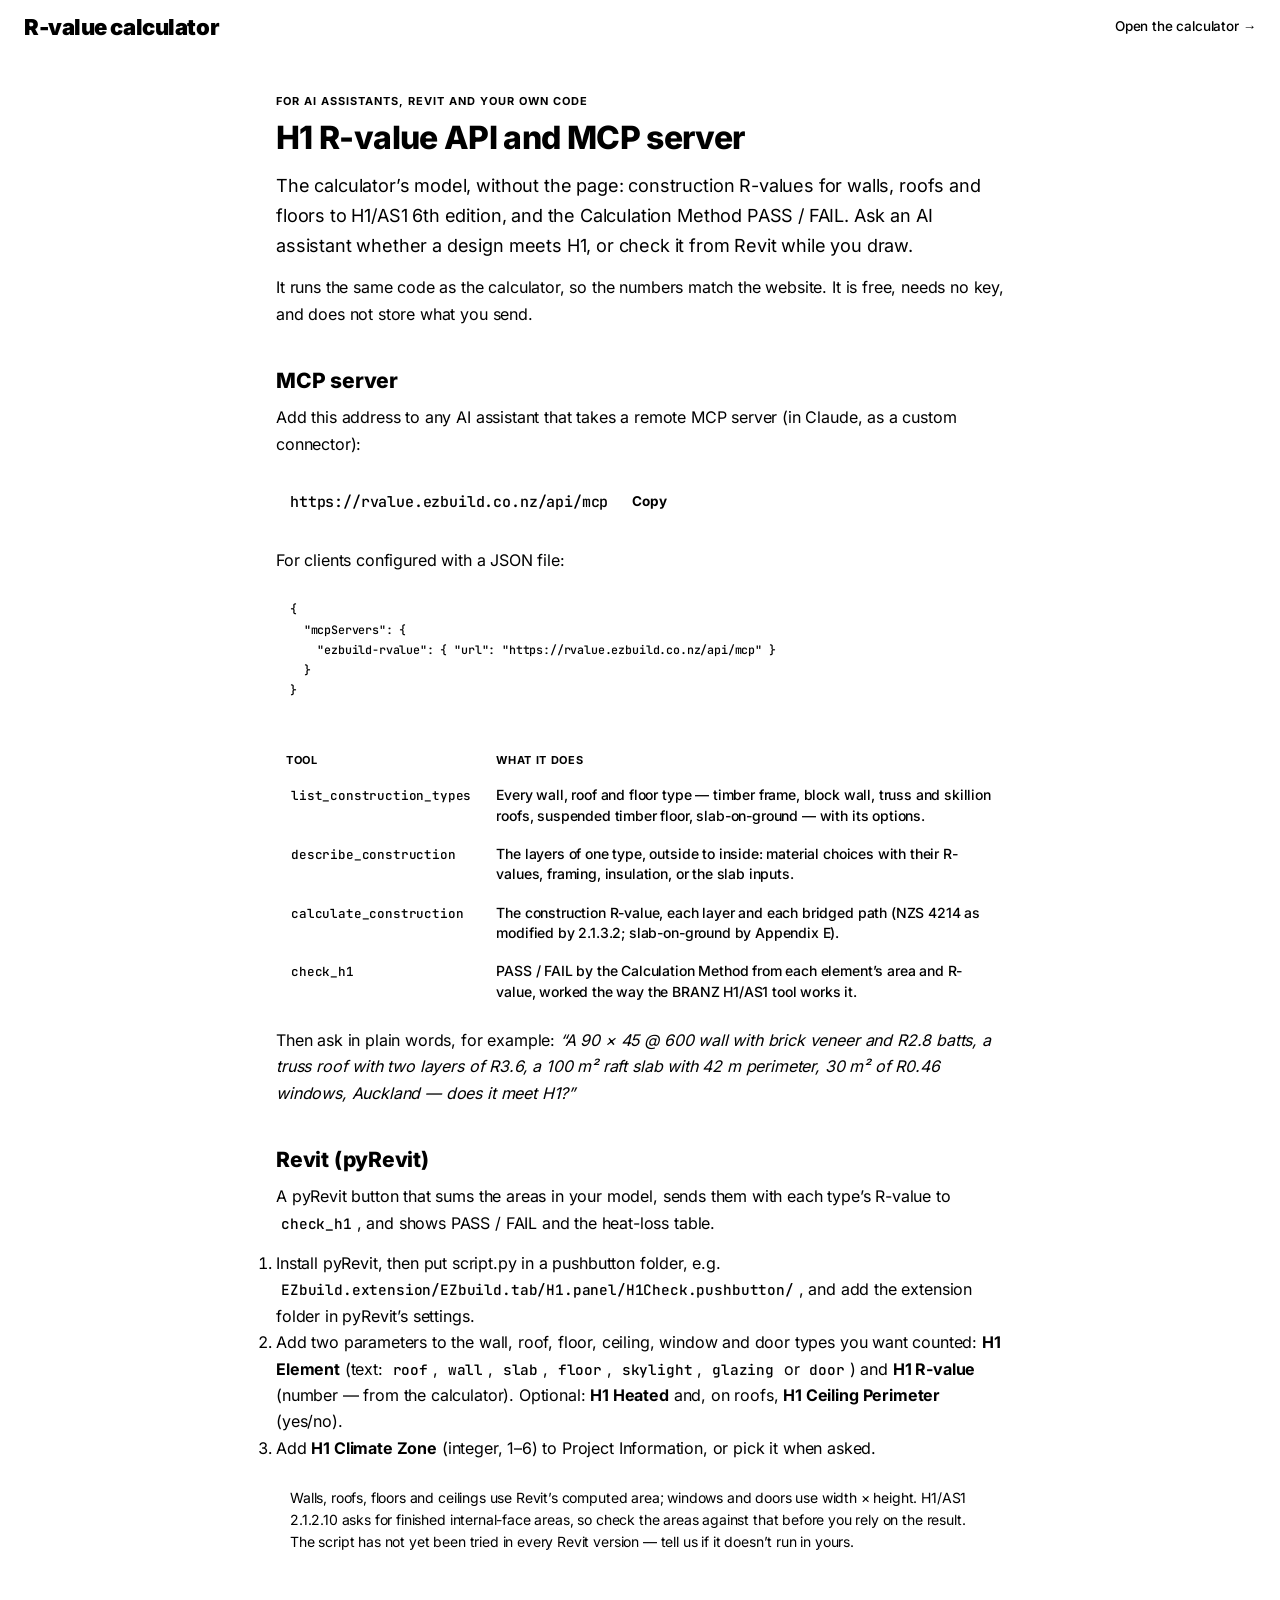
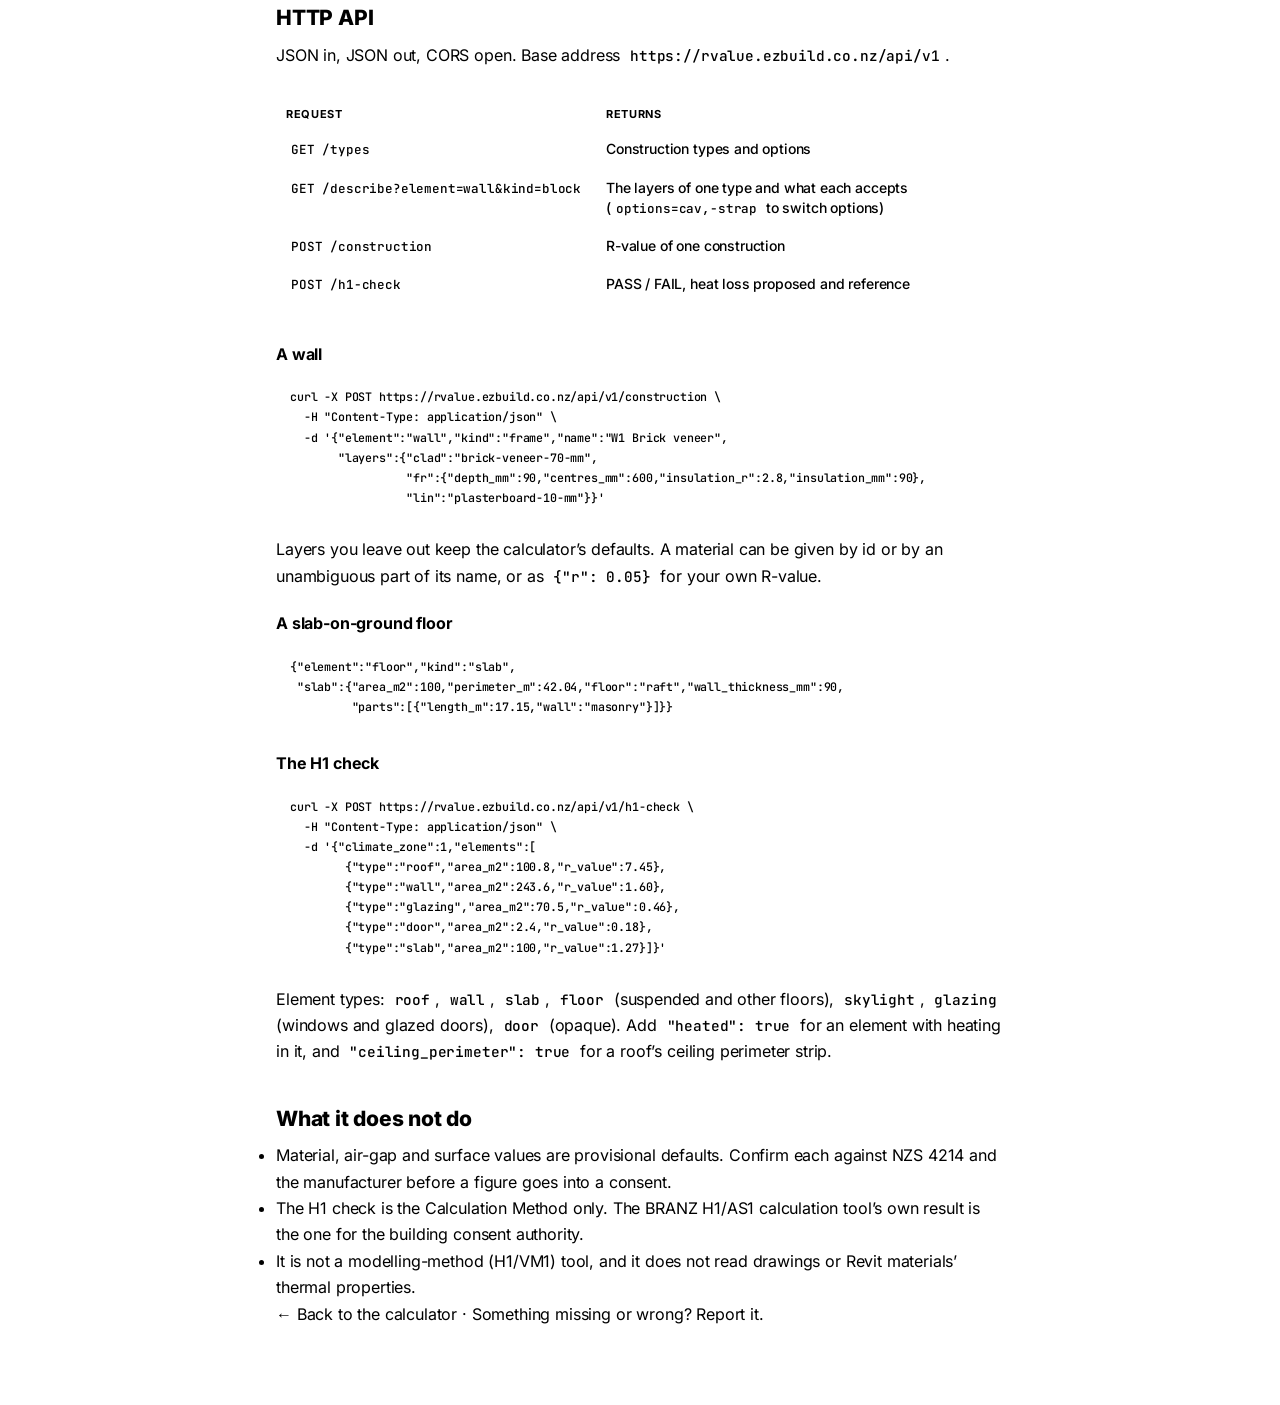
==== api.html @ 55f1f55d "API and MCP server for construction R-values and the H1 check The calculation model, served without " ====
<!DOCTYPE html>
<html lang="en">
<head>
<meta charset="utf-8">
<meta name="viewport" content="width=device-width, initial-scale=1.0">
<title>H1 R-value API and MCP server — for AI assistants and Revit</title>
<meta name="description" content="Free API and MCP server for NZ H1/AS1 6th edition construction R-values and the Calculation Method check. Use it from Claude or another AI assistant, from Revit with pyRevit, or from your own code.">
<link rel="canonical" href="https://rvalue.ezbuild.co.nz/api.html">
<meta property="og:type" content="article">
<meta property="og:title" content="H1 R-value API and MCP server">
<meta property="og:description" content="Construction R-values and the H1 Calculation Method check, for AI assistants, Revit and your own code.">
<meta property="og:image" content="https://rvalue.ezbuild.co.nz/og-image.png">
<meta name="twitter:card" content="summary_large_image">
<link rel="stylesheet" href="css/fonts.css?v=1">
<link rel="stylesheet" href="css/rvc.css?v=3">
<style>
body{margin:0;background:var(--bg);color:var(--text);font-family:Inter,sans-serif}
.g-nav{display:flex;align-items:center;justify-content:space-between;gap:16px;padding:16px 24px;border-bottom:1px solid var(--glass-br)}
.g-nav a{color:var(--text-2);text-decoration:none;font:500 13.5px/1 Inter}.g-nav .logo{color:var(--text);font:900 22px/1 Inter;letter-spacing:-.02em}
.g{max-width:760px;margin:0 auto;padding:40px 16px 64px}
.g .kicker{font:700 11px/1.4 Inter;letter-spacing:.09em;text-transform:uppercase;color:var(--brand-on)}
.g h1{font:800 32px/1.18 Inter;letter-spacing:-.02em;margin:10px 0 14px;text-wrap:balance}
.g h2{font:800 21px/1.3 Inter;letter-spacing:-.01em;margin:40px 0 10px}
.g h3{font:700 16px/1.35 Inter;margin:24px 0 8px}
.g p,.g li{font:400 16px/1.65 Inter;color:var(--text-2)}.g p b,.g li b{color:var(--text)}
.g p{margin:0 0 14px}.g a{color:var(--brand-on)}
.g .lead{font-size:18px;color:var(--text)}
.g table{width:100%;border-collapse:collapse;margin:16px 0;font:500 14px/1.45 Inter}
.g th,.g td{padding:9px 10px;border-bottom:1px solid var(--border);text-align:left;vertical-align:top}
.g th{font:700 11px/1.3 Inter;letter-spacing:.06em;text-transform:uppercase;color:var(--text-3)}
.g code{font:500 .9em/1.4 'JetBrains Mono',monospace;background:var(--surface-2);border:1px solid var(--border);border-radius:6px;padding:1px 5px;color:var(--text);word-break:break-word}
.g pre{font:500 13px/1.55 'JetBrains Mono',monospace;background:var(--surface-2);border:1px solid var(--border);border-radius:10px;padding:12px 14px;overflow-x:auto;color:var(--text);margin:10px 0 16px}
.g pre code{background:none;border:0;padding:0}
.g .note{background:var(--review-soft);border:1px solid var(--border);border-radius:10px;padding:12px 14px;font-size:14px;color:var(--text-2)}
.g .url{display:flex;flex-wrap:wrap;align-items:center;gap:10px;background:var(--surface-2);border:1px solid var(--border-strong);border-radius:12px;padding:12px 14px;margin:14px 0}
.g .url code{font-size:15px;background:none;border:0;padding:0}
.btn{display:inline-flex;align-items:center;height:38px;padding:0 14px;border-radius:9px;font:700 13.5px/1 Inter;text-decoration:none;border:1px solid var(--border-strong);color:var(--text);background:var(--surface);cursor:pointer}
.btn.p{background:var(--brand);border-color:var(--brand);color:#fff}
.tw{overflow-x:auto}.g td:first-child code{white-space:nowrap}
</style>
</head>
<body>
<nav class="g-nav"><a class="logo" href="./">R-value calculator</a><a href="./">Open the calculator →</a></nav>
<main class="g">
<div class="kicker">For AI assistants, Revit and your own code</div>
<h1>H1 R-value API and MCP server</h1>
<p class="lead">The calculator’s model, without the page: construction R-values for walls, roofs and floors to H1/AS1 6th edition, and the Calculation Method PASS / FAIL. Ask an AI assistant whether a design meets H1, or check it from Revit while you draw.</p>
<p>It runs the same code as the calculator, so the numbers match the website. It is free, needs no key, and does not store what you send.</p>

<h2>MCP server</h2>
<p>Add this address to any AI assistant that takes a remote MCP server (in Claude, as a custom connector):</p>
<div class="url"><code id="mcpurl">https://rvalue.ezbuild.co.nz/api/mcp</code><button class="btn" type="button" onclick="navigator.clipboard&&navigator.clipboard.writeText(document.getElementById('mcpurl').textContent);this.textContent='Copied'">Copy</button></div>
<p>For clients configured with a JSON file:</p>
<pre><code>{
  "mcpServers": {
    "ezbuild-rvalue": { "url": "https://rvalue.ezbuild.co.nz/api/mcp" }
  }
}</code></pre>
<div class="tw"><table>
<thead><tr><th>Tool</th><th>What it does</th></tr></thead>
<tbody>
<tr><td><code>list_construction_types</code></td><td>Every wall, roof and floor type — timber frame, block wall, truss and skillion roofs, suspended timber floor, slab-on-ground — with its options.</td></tr>
<tr><td><code>describe_construction</code></td><td>The layers of one type, outside to inside: material choices with their R-values, framing, insulation, or the slab inputs.</td></tr>
<tr><td><code>calculate_construction</code></td><td>The construction R-value, each layer and each bridged path (NZS 4214 as modified by 2.1.3.2; slab-on-ground by Appendix E).</td></tr>
<tr><td><code>check_h1</code></td><td>PASS / FAIL by the Calculation Method from each element’s area and R-value, worked the way the BRANZ H1/AS1 tool works it.</td></tr>
</tbody></table></div>
<p>Then ask in plain words, for example: <i>“A 90 × 45 @ 600 wall with brick veneer and R2.8 batts, a truss roof with two layers of R3.6, a 100 m² raft slab with 42 m perimeter, 30 m² of R0.46 windows, Auckland — does it meet H1?”</i></p>

<h2>Revit (pyRevit)</h2>
<p>A pyRevit button that sums the areas in your model, sends them with each type’s R-value to <code>check_h1</code>, and shows PASS / FAIL and the heat-loss table.</p>
<ol>
<li>Install <a href="https://github.com/pyrevitlabs/pyRevit" rel="noopener">pyRevit</a>, then put <a href="revit/H1Check.pushbutton/script.py" download>script.py</a> in a pushbutton folder, e.g. <code>EZbuild.extension/EZbuild.tab/H1.panel/H1Check.pushbutton/</code>, and add the extension folder in pyRevit’s settings.</li>
<li>Add two parameters to the wall, roof, floor, ceiling, window and door types you want counted: <b>H1 Element</b> (text: <code>roof</code>, <code>wall</code>, <code>slab</code>, <code>floor</code>, <code>skylight</code>, <code>glazing</code> or <code>door</code>) and <b>H1 R-value</b> (number — from the calculator). Optional: <b>H1 Heated</b> and, on roofs, <b>H1 Ceiling Perimeter</b> (yes/no).</li>
<li>Add <b>H1 Climate Zone</b> (integer, 1–6) to Project Information, or pick it when asked.</li>
</ol>
<div class="note">Walls, roofs, floors and ceilings use Revit’s computed area; windows and doors use width × height. H1/AS1 2.1.2.10 asks for finished internal-face areas, so check the areas against that before you rely on the result. The script has not yet been tried in every Revit version — tell us if it doesn’t run in yours.</div>

<h2>HTTP API</h2>
<p>JSON in, JSON out, CORS open. Base address <code>https://rvalue.ezbuild.co.nz/api/v1</code>.</p>
<div class="tw"><table>
<thead><tr><th>Request</th><th>Returns</th></tr></thead>
<tbody>
<tr><td><code>GET /types</code></td><td>Construction types and options</td></tr>
<tr><td><code>GET /describe?element=wall&amp;kind=block</code></td><td>The layers of one type and what each accepts (<code>options=cav,-strap</code> to switch options)</td></tr>
<tr><td><code>POST /construction</code></td><td>R-value of one construction</td></tr>
<tr><td><code>POST /h1-check</code></td><td>PASS / FAIL, heat loss proposed and reference</td></tr>
</tbody></table></div>
<h3>A wall</h3>
<pre><code>curl -X POST https://rvalue.ezbuild.co.nz/api/v1/construction \
  -H "Content-Type: application/json" \
  -d '{"element":"wall","kind":"frame","name":"W1 Brick veneer",
       "layers":{"clad":"brick-veneer-70-mm",
                 "fr":{"depth_mm":90,"centres_mm":600,"insulation_r":2.8,"insulation_mm":90},
                 "lin":"plasterboard-10-mm"}}'</code></pre>
<p>Layers you leave out keep the calculator’s defaults. A material can be given by id or by an unambiguous part of its name, or as <code>{"r": 0.05}</code> for your own R-value.</p>
<h3>A slab-on-ground floor</h3>
<pre><code>{"element":"floor","kind":"slab",
 "slab":{"area_m2":100,"perimeter_m":42.04,"floor":"raft","wall_thickness_mm":90,
         "parts":[{"length_m":17.15,"wall":"masonry"}]}}</code></pre>
<h3>The H1 check</h3>
<pre><code>curl -X POST https://rvalue.ezbuild.co.nz/api/v1/h1-check \
  -H "Content-Type: application/json" \
  -d '{"climate_zone":1,"elements":[
        {"type":"roof","area_m2":100.8,"r_value":7.45},
        {"type":"wall","area_m2":243.6,"r_value":1.60},
        {"type":"glazing","area_m2":70.5,"r_value":0.46},
        {"type":"door","area_m2":2.4,"r_value":0.18},
        {"type":"slab","area_m2":100,"r_value":1.27}]}'</code></pre>
<p>Element types: <code>roof</code>, <code>wall</code>, <code>slab</code>, <code>floor</code> (suspended and other floors), <code>skylight</code>, <code>glazing</code> (windows and glazed doors), <code>door</code> (opaque). Add <code>"heated": true</code> for an element with heating in it, and <code>"ceiling_perimeter": true</code> for a roof’s ceiling perimeter strip.</p>

<h2>What it does not do</h2>
<ul>
<li>Material, air-gap and surface values are provisional defaults. Confirm each against NZS 4214 and the manufacturer before a figure goes into a consent.</li>
<li>The H1 check is the Calculation Method only. The BRANZ H1/AS1 calculation tool’s own result is the one for the building consent authority.</li>
<li>It is not a modelling-method (H1/VM1) tool, and it does not read drawings or Revit materials’ thermal properties.</li>
</ul>
<p><a href="./">← Back to the calculator</a> · Something missing or wrong? <a href="https://github.com/qq624444359/NZ-Construction-R-Value/issues">Report it</a>.</p>
</main>
</body>
</html>
---- css/fonts.css ----
/* Inter and JetBrains Mono as static fonts (latin + latin-ext), served from this site.
   Google's variable fonts print to PDF as Type 3 glyphs, which Acrobat draws poorly at small sizes
   (letters such as 'l' run together). Static TrueType fonts embed as real fonts. Files: @fontsource 5.3.0, SIL OFL 1.1. */
@font-face{font-family:'Inter';font-style:normal;font-display:swap;font-weight:400;src:url(../fonts/inter-latin-ext-400-normal.woff2) format('woff2');unicode-range:U+0100-02BA,U+02BD-02C5,U+02C7-02CC,U+02CE-02D7,U+02DD-02FF,U+0304,U+0308,U+0329,U+1D00-1DBF,U+1E00-1E9F,U+1EF2-1EFF,U+2020,U+20A0-20AB,U+20AD-20C0,U+2113,U+2C60-2C7F,U+A720-A7FF}
@font-face{font-family:'Inter';font-style:normal;font-display:swap;font-weight:400;src:url(../fonts/inter-latin-400-normal.woff2) format('woff2');unicode-range:U+0000-00FF,U+0131,U+0152-0153,U+02BB-02BC,U+02C6,U+02DA,U+02DC,U+0304,U+0308,U+0329,U+2000-206F,U+20AC,U+2122,U+2191,U+2193,U+2212,U+2215,U+FEFF,U+FFFD}
@font-face{font-family:'Inter';font-style:normal;font-display:swap;font-weight:500;src:url(../fonts/inter-latin-ext-500-normal.woff2) format('woff2');unicode-range:U+0100-02BA,U+02BD-02C5,U+02C7-02CC,U+02CE-02D7,U+02DD-02FF,U+0304,U+0308,U+0329,U+1D00-1DBF,U+1E00-1E9F,U+1EF2-1EFF,U+2020,U+20A0-20AB,U+20AD-20C0,U+2113,U+2C60-2C7F,U+A720-A7FF}
@font-face{font-family:'Inter';font-style:normal;font-display:swap;font-weight:500;src:url(../fonts/inter-latin-500-normal.woff2) format('woff2');unicode-range:U+0000-00FF,U+0131,U+0152-0153,U+02BB-02BC,U+02C6,U+02DA,U+02DC,U+0304,U+0308,U+0329,U+2000-206F,U+20AC,U+2122,U+2191,U+2193,U+2212,U+2215,U+FEFF,U+FFFD}
@font-face{font-family:'Inter';font-style:normal;font-display:swap;font-weight:600;src:url(../fonts/inter-latin-ext-600-normal.woff2) format('woff2');unicode-range:U+0100-02BA,U+02BD-02C5,U+02C7-02CC,U+02CE-02D7,U+02DD-02FF,U+0304,U+0308,U+0329,U+1D00-1DBF,U+1E00-1E9F,U+1EF2-1EFF,U+2020,U+20A0-20AB,U+20AD-20C0,U+2113,U+2C60-2C7F,U+A720-A7FF}
@font-face{font-family:'Inter';font-style:normal;font-display:swap;font-weight:600;src:url(../fonts/inter-latin-600-normal.woff2) format('woff2');unicode-range:U+0000-00FF,U+0131,U+0152-0153,U+02BB-02BC,U+02C6,U+02DA,U+02DC,U+0304,U+0308,U+0329,U+2000-206F,U+20AC,U+2122,U+2191,U+2193,U+2212,U+2215,U+FEFF,U+FFFD}
@font-face{font-family:'Inter';font-style:normal;font-display:swap;font-weight:700;src:url(../fonts/inter-latin-ext-700-normal.woff2) format('woff2');unicode-range:U+0100-02BA,U+02BD-02C5,U+02C7-02CC,U+02CE-02D7,U+02DD-02FF,U+0304,U+0308,U+0329,U+1D00-1DBF,U+1E00-1E9F,U+1EF2-1EFF,U+2020,U+20A0-20AB,U+20AD-20C0,U+2113,U+2C60-2C7F,U+A720-A7FF}
@font-face{font-family:'Inter';font-style:normal;font-display:swap;font-weight:700;src:url(../fonts/inter-latin-700-normal.woff2) format('woff2');unicode-range:U+0000-00FF,U+0131,U+0152-0153,U+02BB-02BC,U+02C6,U+02DA,U+02DC,U+0304,U+0308,U+0329,U+2000-206F,U+20AC,U+2122,U+2191,U+2193,U+2212,U+2215,U+FEFF,U+FFFD}
@font-face{font-family:'Inter';font-style:normal;font-display:swap;font-weight:800;src:url(../fonts/inter-latin-ext-800-normal.woff2) format('woff2');unicode-range:U+0100-02BA,U+02BD-02C5,U+02C7-02CC,U+02CE-02D7,U+02DD-02FF,U+0304,U+0308,U+0329,U+1D00-1DBF,U+1E00-1E9F,U+1EF2-1EFF,U+2020,U+20A0-20AB,U+20AD-20C0,U+2113,U+2C60-2C7F,U+A720-A7FF}
@font-face{font-family:'Inter';font-style:normal;font-display:swap;font-weight:800;src:url(../fonts/inter-latin-800-normal.woff2) format('woff2');unicode-range:U+0000-00FF,U+0131,U+0152-0153,U+02BB-02BC,U+02C6,U+02DA,U+02DC,U+0304,U+0308,U+0329,U+2000-206F,U+20AC,U+2122,U+2191,U+2193,U+2212,U+2215,U+FEFF,U+FFFD}
@font-face{font-family:'Inter';font-style:normal;font-display:swap;font-weight:900;src:url(../fonts/inter-latin-ext-900-normal.woff2) format('woff2');unicode-range:U+0100-02BA,U+02BD-02C5,U+02C7-02CC,U+02CE-02D7,U+02DD-02FF,U+0304,U+0308,U+0329,U+1D00-1DBF,U+1E00-1E9F,U+1EF2-1EFF,U+2020,U+20A0-20AB,U+20AD-20C0,U+2113,U+2C60-2C7F,U+A720-A7FF}
@font-face{font-family:'Inter';font-style:normal;font-display:swap;font-weight:900;src:url(../fonts/inter-latin-900-normal.woff2) format('woff2');unicode-range:U+0000-00FF,U+0131,U+0152-0153,U+02BB-02BC,U+02C6,U+02DA,U+02DC,U+0304,U+0308,U+0329,U+2000-206F,U+20AC,U+2122,U+2191,U+2193,U+2212,U+2215,U+FEFF,U+FFFD}
@font-face{font-family:'JetBrains Mono';font-style:normal;font-display:swap;font-weight:400;src:url(../fonts/jetbrains-mono-latin-ext-400-normal.woff2) format('woff2');unicode-range:U+0100-02BA,U+02BD-02C5,U+02C7-02CC,U+02CE-02D7,U+02DD-02FF,U+0304,U+0308,U+0329,U+1D00-1DBF,U+1E00-1E9F,U+1EF2-1EFF,U+2020,U+20A0-20AB,U+20AD-20C0,U+2113,U+2C60-2C7F,U+A720-A7FF}
@font-face{font-family:'JetBrains Mono';font-style:normal;font-display:swap;font-weight:400;src:url(../fonts/jetbrains-mono-latin-400-normal.woff2) format('woff2');unicode-range:U+0000-00FF,U+0131,U+0152-0153,U+02BB-02BC,U+02C6,U+02DA,U+02DC,U+0304,U+0308,U+0329,U+2000-206F,U+20AC,U+2122,U+2191,U+2193,U+2212,U+2215,U+FEFF,U+FFFD}
@font-face{font-family:'JetBrains Mono';font-style:normal;font-display:swap;font-weight:500;src:url(../fonts/jetbrains-mono-latin-ext-500-normal.woff2) format('woff2');unicode-range:U+0100-02BA,U+02BD-02C5,U+02C7-02CC,U+02CE-02D7,U+02DD-02FF,U+0304,U+0308,U+0329,U+1D00-1DBF,U+1E00-1E9F,U+1EF2-1EFF,U+2020,U+20A0-20AB,U+20AD-20C0,U+2113,U+2C60-2C7F,U+A720-A7FF}
@font-face{font-family:'JetBrains Mono';font-style:normal;font-display:swap;font-weight:500;src:url(../fonts/jetbrains-mono-latin-500-normal.woff2) format('woff2');unicode-range:U+0000-00FF,U+0131,U+0152-0153,U+02BB-02BC,U+02C6,U+02DA,U+02DC,U+0304,U+0308,U+0329,U+2000-206F,U+20AC,U+2122,U+2191,U+2193,U+2212,U+2215,U+FEFF,U+FFFD}
@font-face{font-family:'JetBrains Mono';font-style:normal;font-display:swap;font-weight:600;src:url(../fonts/jetbrains-mono-latin-ext-600-normal.woff2) format('woff2');unicode-range:U+0100-02BA,U+02BD-02C5,U+02C7-02CC,U+02CE-02D7,U+02DD-02FF,U+0304,U+0308,U+0329,U+1D00-1DBF,U+1E00-1E9F,U+1EF2-1EFF,U+2020,U+20A0-20AB,U+20AD-20C0,U+2113,U+2C60-2C7F,U+A720-A7FF}
@font-face{font-family:'JetBrains Mono';font-style:normal;font-display:swap;font-weight:600;src:url(../fonts/jetbrains-mono-latin-600-normal.woff2) format('woff2');unicode-range:U+0000-00FF,U+0131,U+0152-0153,U+02BB-02BC,U+02C6,U+02DA,U+02DC,U+0304,U+0308,U+0329,U+2000-206F,U+20AC,U+2122,U+2191,U+2193,U+2212,U+2215,U+FEFF,U+FFFD}
@font-face{font-family:'JetBrains Mono';font-style:normal;font-display:swap;font-weight:700;src:url(../fonts/jetbrains-mono-latin-ext-700-normal.woff2) format('woff2');unicode-range:U+0100-02BA,U+02BD-02C5,U+02C7-02CC,U+02CE-02D7,U+02DD-02FF,U+0304,U+0308,U+0329,U+1D00-1DBF,U+1E00-1E9F,U+1EF2-1EFF,U+2020,U+20A0-20AB,U+20AD-20C0,U+2113,U+2C60-2C7F,U+A720-A7FF}
@font-face{font-family:'JetBrains Mono';font-style:normal;font-display:swap;font-weight:700;src:url(../fonts/jetbrains-mono-latin-700-normal.woff2) format('woff2');unicode-range:U+0000-00FF,U+0131,U+0152-0153,U+02BB-02BC,U+02C6,U+02DA,U+02DC,U+0304,U+0308,U+0329,U+2000-206F,U+20AC,U+2122,U+2191,U+2193,U+2212,U+2215,U+FEFF,U+FFFD}
@font-face{font-family:'JetBrains Mono';font-style:normal;font-display:swap;font-weight:800;src:url(../fonts/jetbrains-mono-latin-ext-800-normal.woff2) format('woff2');unicode-range:U+0100-02BA,U+02BD-02C5,U+02C7-02CC,U+02CE-02D7,U+02DD-02FF,U+0304,U+0308,U+0329,U+1D00-1DBF,U+1E00-1E9F,U+1EF2-1EFF,U+2020,U+20A0-20AB,U+20AD-20C0,U+2113,U+2C60-2C7F,U+A720-A7FF}
@font-face{font-family:'JetBrains Mono';font-style:normal;font-display:swap;font-weight:800;src:url(../fonts/jetbrains-mono-latin-800-normal.woff2) format('woff2');unicode-range:U+0000-00FF,U+0131,U+0152-0153,U+02BB-02BC,U+02C6,U+02DA,U+02DC,U+0304,U+0308,U+0329,U+2000-206F,U+20AC,U+2122,U+2191,U+2193,U+2212,U+2215,U+FEFF,U+FFFD}
---- css/rvc.css ----
/* R-value configurator — shared tokens & components */
*{box-sizing:border-box;margin:0;padding:0}
[data-theme="dark"]{--brand:#1978E5;--brand-h:#1568CC;--bg:#0B111B;--bg-el:#11192A;--surface:#161C26;--surface-2:#1B2433;--surface-3:#232E3F;--border:#2A3441;--border-strong:#3A4757;--hairline:rgba(255,255,255,.07);--text:#F1F5F9;--text-2:#94A3B8;--text-3:#7C8CA3;--pass:#10B981;--pass-soft:rgba(16,185,129,.13);--pass-on:#34D399;--review:#F59E0B;--review-soft:rgba(245,158,11,.13);--review-on:#FBBF24;--fail:#F43F5E;--fail-soft:rgba(244,63,94,.13);--fail-on:#FB7185;--brand-soft:rgba(25,120,229,.15);--brand-on:#60B0FF;--shadow-sm:0 1px 2px rgba(0,0,0,.3);--glass:rgba(11,17,27,.72);--glass-br:rgba(255,255,255,.06);--mat-metal:#94A3B8;--mat-timber:#B58A57;--mat-board:#CBD5E1;--mat-clad:#7A6753;--mat-sheet:#64748B;--mat-insul:rgba(251,191,36,.34);--mat-insul-line:rgba(251,191,36,.75);--iso-bg:#0E1521;--iso-grid:rgba(255,255,255,.05)}
[data-theme="light"]{--brand:#1670D9;--brand-h:#125CB8;--bg:#F7F9FB;--bg-el:#FFFFFF;--surface:#FFFFFF;--surface-2:#F1F4F9;--surface-3:#E8ECF2;--border:#E2E8F0;--border-strong:#CBD5E1;--hairline:rgba(15,23,42,.08);--text:#0F172A;--text-2:#475569;--text-3:#556274;--pass:#10B981;--pass-soft:#ECFDF5;--pass-on:#047857;--review:#F59E0B;--review-soft:#FFFBEB;--review-on:#B45309;--fail:#F43F5E;--fail-soft:#FEF2F2;--fail-on:#BE123C;--brand-soft:rgba(25,120,229,.09);--brand-on:#1259B0;--shadow-sm:0 1px 2px rgba(15,23,42,.05);--glass:rgba(255,255,255,.8);--glass-br:rgba(15,23,42,.06);--mat-metal:#94A3B8;--mat-timber:#C79A63;--mat-board:#E2E8F0;--mat-clad:#A48D74;--mat-sheet:#94A3B8;--mat-insul:rgba(245,158,11,.3);--mat-insul-line:rgba(180,83,9,.6);--iso-bg:#FBFCFE;--iso-grid:rgba(15,23,42,.05)}
body{background:#0F1319;font-family:Inter,sans-serif;letter-spacing:-.01em}
.num,.mono{font-family:'JetBrains Mono',Menlo,Consolas,monospace;font-variant-numeric:tabular-nums}
.ms{font-family:'Material Symbols Outlined';font-size:20px;line-height:1;flex:none}
.ms.s16{font-size:16px}.ms.s18{font-size:18px}
a{color:var(--brand);text-decoration:none}a:hover{color:var(--brand-h)}
button{font-family:inherit;cursor:pointer;border:none;background:none;color:inherit}
/* canvas frames */
.frame{position:absolute;background:var(--bg);color:var(--text);overflow:hidden;box-shadow:0 30px 70px -20px rgba(0,0,0,.6)}
.flabel{position:absolute;left:0;top:-30px;font:700 13px/1 Inter;letter-spacing:-.01em;color:#E2E8F0;display:flex;gap:10px;align-items:center}
.flabel span{font:600 11px/1 Inter;letter-spacing:.1em;text-transform:uppercase;color:#7C8CA3}
/* nav */
.nav{height:60px;display:flex;align-items:center;padding:0 24px;background:var(--glass);border-bottom:1px solid var(--glass-br)}
.nav-in{width:100%;display:flex;align-items:center;justify-content:space-between;gap:24px}
.logo{display:flex;align-items:center;gap:10px;font:900 20px/1 Inter;letter-spacing:-.03em;color:var(--text)}
.beta{padding:2px 8px;border-radius:6px;font:800 10px/1.4 Inter;letter-spacing:.14em;text-transform:uppercase;background:var(--brand-soft);color:var(--brand-on);border:1px solid rgba(25,120,229,.3)}
.nav-links{display:flex;gap:26px;font:500 13.5px/1 Inter;color:var(--text-2)}
.nav-links .on{color:var(--text);font-weight:600}
.icon-btn{width:36px;height:36px;border-radius:9px;display:grid;place-items:center;border:1px solid var(--border);background:var(--surface);color:var(--text-2)}
/* page */
.wrap{padding:26px 24px 40px}
.head{display:flex;align-items:flex-end;justify-content:space-between;gap:24px;margin-bottom:22px}
.kicker{font:700 10.5px/1.4 Inter;letter-spacing:.16em;text-transform:uppercase;color:var(--brand);margin-bottom:8px}
h1{font:900 31px/1.12 Inter;letter-spacing:-.035em}
.lede{font:400 14px/1.6 Inter;color:var(--text-2);max-width:600px;margin-top:9px;text-wrap:pretty}
label.lbl{font:600 10.5px/1.3 Inter;letter-spacing:.09em;text-transform:uppercase;color:var(--text-3);display:block;margin-bottom:7px}
select,input[type=number],input[type=text]{height:38px;border-radius:9px;background:var(--bg-el);border:1px solid var(--border);color:var(--text);font:500 13.5px/1 Inter;padding:0 11px;font-family:inherit;max-width:100%}
/* element strip */
.strip{display:grid;grid-template-columns:repeat(5,1fr);gap:12px;margin-bottom:22px}
.el-card{text-align:left;padding:14px 16px;border-radius:13px;background:var(--surface);border:1px solid var(--border)}
.el-card.on{border-color:var(--brand);box-shadow:0 0 0 3px var(--brand-soft)}
.el-card .en{display:flex;align-items:center;gap:8px;font:700 13px/1 Inter;color:var(--text)}
.el-card .en .ms{color:var(--text-3)}
.el-card.on .en .ms{color:var(--brand-on)}
.el-card .big{font:700 24px/1 'JetBrains Mono',monospace;letter-spacing:-.03em;margin:11px 0 8px}
.el-card .ref{font:400 11.5px/1.45 Inter;color:var(--text-3)}
.el-card .min{font:600 11.5px/1.45 Inter;margin-top:3px;display:flex;align-items:center;gap:4px}
/* cards */
.card{background:var(--surface);border:1px solid var(--border);border-radius:15px;box-shadow:var(--shadow-sm)}
.card-hd{display:flex;align-items:center;justify-content:space-between;gap:14px;padding:15px 18px;border-bottom:1px solid var(--hairline)}
.card-hd h2{font:800 15px/1.2 Inter;letter-spacing:-.02em}
.card-hd p{font:400 12px/1.5 Inter;color:var(--text-3);margin-top:3px}
.cols{display:grid;grid-template-columns:7fr 5fr;gap:20px;align-items:start}
/* layer stack */
.stack{padding:12px;display:flex;flex-direction:column;gap:8px}
.lrow{position:relative;display:grid;grid-template-columns:26px minmax(0,1fr) auto;gap:12px;padding:12px 14px 12px 12px;border-radius:11px;background:var(--surface-2);border:1px solid var(--hairline);border-left:4px solid transparent}
.lrow.sel{background:var(--surface-3);border-left-color:var(--brand);border-color:var(--border-strong)}
.lrow.warn{border-left-color:var(--review)}
.lnum{width:22px;height:22px;border-radius:7px;display:grid;place-items:center;background:var(--bg-el);border:1px solid var(--border);font:700 11px/1 'JetBrains Mono',monospace;color:var(--text-3);margin-top:1px}
.lrow.sel .lnum{background:var(--brand-soft);border-color:rgba(25,120,229,.35);color:var(--brand-on)}
.lname{font:700 13.5px/1.25 Inter;color:var(--text)}
.lsub{font:400 11.5px/1.5 Inter;color:var(--text-3);margin-top:5px;text-wrap:pretty}
.lctl{display:flex;flex-wrap:wrap;gap:8px;align-items:center;margin-top:9px}
.lr{font:700 13.5px/1 'JetBrains Mono',monospace;color:var(--text);padding-top:3px;white-space:nowrap}
.lrow.fixed{grid-template-columns:26px minmax(0,1fr) auto;padding:8px 14px 8px 12px;background:transparent;border-style:dashed}
.lrow.fixed .lname{font:500 12.5px/1.3 Inter;color:var(--text-3)}
.lrow.fixed .lr{font-size:12.5px;color:var(--text-3)}
.lrow.off{padding:8px 14px 8px 12px;background:transparent}
.lrow.off .lname{font:500 12.5px/1.3 Inter;color:var(--text-3)}
.seg{display:inline-flex;gap:3px;padding:3px;background:var(--bg-el);border-radius:9px;border:1px solid var(--border)}
.seg button{padding:6px 11px;border-radius:6px;font:600 12.5px/1.2 Inter;color:var(--text-2)}
.seg button.on{background:var(--surface-3);color:var(--text);box-shadow:var(--shadow-sm)}
.seg.mono button{font-family:'JetBrains Mono',monospace;font-size:12px}
.mini{height:32px;font-size:12.5px;border-radius:8px}
.tgl{display:inline-flex;align-items:center;gap:8px;font:600 12.5px/1 Inter;color:var(--text-2)}
.tgl i{width:34px;height:20px;border-radius:999px;background:var(--surface-3);position:relative;display:block}
.tgl i:after{content:"";position:absolute;top:3px;left:3px;width:14px;height:14px;border-radius:50%;background:var(--text-3)}
.tgl.on i{background:var(--brand)}.tgl.on i:after{left:17px;background:#fff}
.chip-hint{display:flex;gap:8px;align-items:flex-start;margin-top:9px;padding:8px 10px;border-radius:9px;background:var(--brand-soft);font:500 11.5px/1.5 Inter;color:var(--brand-on)}
.rin{width:96px;text-align:right;font-family:'JetBrains Mono',monospace;font-weight:700}
.link-btn{font:600 12.5px/1 Inter;color:var(--brand);display:inline-flex;align-items:center;gap:5px}
/* warning insert */
.warncard{margin:2px 12px;padding:16px 18px;border-radius:12px;background:var(--review-soft);border:1px solid rgba(245,158,11,.35)}
.warncard h3{font:800 13.5px/1.35 Inter;color:var(--review-on);display:flex;gap:9px;align-items:center}
.warncard p{font:400 12.5px/1.6 Inter;color:var(--text-2);margin-top:9px;text-wrap:pretty}
.wline{display:flex;align-items:center;justify-content:space-between;gap:12px;margin-top:10px;padding:9px 12px;border-radius:9px;background:var(--surface);border:1px solid var(--hairline);font:600 12.5px/1.3 Inter;color:var(--text-2)}
.wline b{font-family:'JetBrains Mono',monospace;font-size:13.5px}
.wline.act{border-color:var(--pass);cursor:pointer}
.wline.act span:first-child{color:var(--text)}
/* result */
.res{padding:20px}
.res .cap{font:600 10.5px/1.3 Inter;letter-spacing:.11em;text-transform:uppercase;color:var(--text-3);text-align:center}
.res .r{font:800 44px/1 'JetBrains Mono',monospace;letter-spacing:-.045em;text-align:center;margin:10px 0 2px}
.res .u{font:500 11.5px/1.4 Inter;color:var(--text-3);text-align:center}
.scale{position:relative;height:9px;border-radius:999px;background:var(--surface-3);margin:26px 0 0}
.scale .fill{position:absolute;left:0;top:0;bottom:0;border-radius:999px;background:var(--brand)}
.scale .tick{position:absolute;top:-6px;bottom:-6px;width:2px;border-radius:2px}
.scale .dot{position:absolute;top:50%;width:15px;height:15px;border-radius:50%;background:var(--brand);border:3px solid var(--surface);transform:translate(-50%,-50%)}
.slab{position:relative;height:58px;margin-top:8px}
.slab i{position:absolute;top:0;transform:translateX(-50%);text-align:center;font:600 10.5px/1.35 Inter;font-style:normal;color:var(--text-3);white-space:nowrap}
.slab i b{display:block;font:700 12px/1.3 'JetBrains Mono',monospace}
.slab i:nth-child(2){top:30px}
.slab i:nth-child(2):before{content:"";position:absolute;left:50%;top:-16px;width:1px;height:14px;background:var(--border-strong)}
.ffrac{margin-top:6px;padding-top:14px;border-top:1px solid var(--hairline);font:500 11.5px/1.5 Inter;color:var(--text-3);display:flex;align-items:center;justify-content:space-between;gap:10px}
/* neutral comparison block */
.cmp{padding:16px 18px;border-top:1px solid var(--hairline)}
.cmp .lead{font:600 13.5px/1.5 Inter;color:var(--text)}
.cmp .lead b{font-family:'JetBrains Mono',monospace}
.cmp p{font:400 12px/1.6 Inter;color:var(--text-3);margin-top:8px;text-wrap:pretty}
.cta{margin-top:12px;width:100%;height:38px;border-radius:9px;background:var(--brand);color:#fff;font:700 13px/1 Inter;display:flex;align-items:center;justify-content:center;gap:7px}
.hardfail{padding:14px 18px;background:var(--fail-soft);color:var(--fail-on);font:600 12.5px/1.55 Inter;display:flex;gap:10px;border-top:1px solid rgba(244,63,94,.25)}
/* iso */
.iso-hd{display:flex;align-items:center;justify-content:space-between;gap:12px;padding:12px 14px;border-bottom:1px solid var(--hairline)}
.vseg{display:inline-flex;gap:3px;padding:3px;background:var(--bg-el);border-radius:9px;border:1px solid var(--border)}
.vseg button{padding:6px 12px;border-radius:6px;font:600 12px/1.2 Inter;color:var(--text-2)}
.vseg button.on{background:var(--brand);color:#fff}
.iso{position:relative;background:var(--iso-bg);background-image:linear-gradient(var(--iso-grid) 1px,transparent 1px),linear-gradient(90deg,var(--iso-grid) 1px,transparent 1px);background-size:28px 28px;overflow:hidden}
.stage{position:absolute;left:0;top:0;transform-style:preserve-3d}
.plate{position:absolute;left:0;top:0;transform-style:preserve-3d}
.f{position:absolute;left:0;top:0;backface-visibility:hidden;overflow:hidden}
.f.top{border:1px solid rgba(148,163,184,.5)}
.f.edge{filter:brightness(.72)}
.f.edge2{filter:brightness(.55)}
.plate.dim{opacity:.4}
.plate.hl .f.top{border-color:var(--brand);box-shadow:0 0 0 2px var(--brand)}
.lab{position:absolute;font:600 11.5px/1.3 Inter;color:var(--text-2);white-space:nowrap}
.lab b{display:block;font:700 12px/1.4 'JetBrains Mono',monospace;color:var(--text);margin-top:2px}
.lab.dim{opacity:.45}
.lab.hlt{color:var(--brand-on)}
.leader{position:absolute;height:1px;border-top:1px dashed var(--border-strong)}
.orbit{position:absolute;left:14px;bottom:12px;display:flex;align-items:center;gap:10px}
.orbit .knob{width:38px;height:38px;border-radius:50%;border:1px solid var(--border-strong);background:var(--surface);display:grid;place-items:center;color:var(--text-3)}
.orbit .rst{font:600 11.5px/1 Inter;color:var(--text-3)}
.perim{position:absolute;border:1px dashed var(--review);background:rgba(245,158,11,.22)}
.perim-tag{position:absolute;font:700 10px/1 'JetBrains Mono',monospace;color:var(--review-on);background:var(--review-soft);padding:3px 6px;border-radius:5px;border:1px solid rgba(245,158,11,.4)}
/* products */
.prod-hd{padding:14px 16px;border-bottom:1px solid var(--hairline)}
.prod-hd h2{font:800 13.5px/1.2 Inter}
.prod-hd p{font:400 11.5px/1.5 Inter;color:var(--text-3);margin-top:3px}
.pgrp{padding:11px 16px 3px;font:700 10px/1.3 Inter;letter-spacing:.09em;text-transform:uppercase;color:var(--text-3)}
.prow{display:flex;width:100%;align-items:center;justify-content:space-between;gap:12px;padding:8px 16px;text-align:left;font:500 12.5px/1.35 Inter;color:var(--text-2);border-top:1px solid var(--hairline)}
.prow b{font:700 12.5px/1 'JetBrains Mono',monospace;color:var(--text)}
.prow.on{background:var(--brand-soft);color:var(--text)}
.note{display:flex;gap:9px;padding:12px 14px;border-radius:11px;background:var(--surface-2);border:1px solid var(--hairline);font:400 11.5px/1.55 Inter;color:var(--text-3);margin-top:14px}
.foot{padding:0 24px 30px;font:400 11.5px/1.6 Inter;color:var(--text-3)}
/* matrix */
.matrix{width:100%;border-collapse:separate;border-spacing:8px}
.matrix th{font:700 10.5px/1.3 Inter;letter-spacing:.08em;text-transform:uppercase;color:var(--text-3);text-align:center;padding:0 0 4px}
.matrix th.rh{text-align:left;width:130px}
.matrix td{text-align:center;padding:14px 8px;border-radius:11px;background:var(--surface-2);border:1px solid var(--hairline);font:700 16px/1 'JetBrains Mono',monospace;color:var(--text-3)}
.matrix td.rh{text-align:left;background:transparent;border:none;font:600 13px/1.3 Inter;color:var(--text)}
.matrix td.on{background:var(--brand-soft);border-color:var(--brand);color:var(--brand-on);box-shadow:0 0 0 2px var(--brand-soft)}
.matrix td small{display:block;font:500 10px/1.3 Inter;color:var(--text-3);margin-top:6px;font-family:Inter}

/* mobile frame */
[data-mobile] .nav-links{display:none}
[data-mobile] .nav{padding:0 16px}
[data-mobile] .mstrip{overflow-x:auto;-webkit-mask-image:linear-gradient(90deg,#000 88%,transparent 100%);mask-image:linear-gradient(90deg,#000 88%,transparent 100%);padding-bottom:4px}
[data-mobile] .foot{padding:0 16px 24px}

/* --- v2: bridged portion, banner, framing panel, svg section --- */
.banner{display:flex;gap:10px;align-items:flex-start;padding:13px 16px;border-radius:12px;background:var(--review-soft);border:1px solid rgba(245,158,11,.35);color:var(--review-on);font:500 12.5px/1.6 Inter;margin-bottom:18px}
.banner .ms{margin-top:1px}
.dash{font-family:'JetBrains Mono',monospace;color:var(--text-3);font-weight:700}
.bridge{position:relative;margin:12px 0 6px;border:1px solid var(--border-strong);border-radius:12px;background:var(--surface-2)}
.bkick{position:absolute;top:-9px;left:14px;padding:2px 8px;border-radius:6px;background:var(--surface);border:1px solid rgba(25,120,229,.4);font:800 10px/1.5 Inter;letter-spacing:.13em;text-transform:uppercase;color:var(--brand)}
.bcols{display:grid;grid-template-columns:1fr 1fr;padding-top:8px}
.bcol{padding:12px 14px}
.bcol+.bcol{border-left:1px solid var(--hairline)}
.bhd{display:flex;align-items:baseline;justify-content:space-between;gap:10px;padding-bottom:9px;border-bottom:1px solid var(--hairline);font:700 11.5px/1.3 Inter;color:var(--text-2)}
.bhd b{font:700 12.5px/1 'JetBrains Mono',monospace;color:var(--text)}
.bitem{display:grid;grid-template-columns:22px minmax(0,1fr) auto;gap:10px;padding:11px 0 3px}
.bitem .lname{font:700 12.5px/1.25 Inter}
.bpath{display:flex;align-items:center;justify-content:space-between;gap:10px;margin-top:10px;padding-top:9px;border-top:1px dashed var(--hairline);font:700 11px/1.3 Inter;letter-spacing:.05em;text-transform:uppercase;color:var(--text-3)}
.bpath b{font:700 13px/1 'JetBrains Mono',monospace;color:var(--text)}
.bcomb{display:flex;align-items:center;justify-content:space-between;gap:14px;padding:12px 14px;background:var(--surface-3);border-top:1px solid var(--border-strong);border-radius:0 0 11px 11px}
.beq{font:500 12px/1.4 'JetBrains Mono',monospace;color:var(--text-3)}
.bcomb .out{display:flex;align-items:baseline;gap:9px;font:700 11px/1.3 Inter;letter-spacing:.06em;text-transform:uppercase;color:var(--text-2)}
.bcomb .out b{font:700 15px/1 'JetBrains Mono',monospace;color:var(--text)}
.bridge.warn{border-color:var(--review)}
.ffp{padding:14px 16px 16px}
.ffp .opt{display:grid;grid-template-columns:16px auto auto 1fr;gap:12px;align-items:center;padding:11px 13px;border-radius:10px;border:1px solid var(--border);background:var(--bg-el);margin-bottom:8px;text-align:left;width:100%}
.ffp .opt .rd{width:15px;height:15px;border-radius:50%;border:2px solid var(--border-strong)}
.ffp .opt.on{border-color:var(--brand);background:var(--brand-soft)}
.ffp .opt.on .rd{border-color:var(--brand);box-shadow:inset 0 0 0 3px var(--brand)}
.ffp .opt.onr{border-color:var(--review);background:var(--review-soft)}
.ffp .opt.onr .rd{border-color:var(--review);box-shadow:inset 0 0 0 3px var(--review)}
.ffp .opt .pc{font:700 15px/1 'JetBrains Mono',monospace;color:var(--text)}
.ffp .opt .arrow{font:700 13px/1 'JetBrains Mono',monospace;color:var(--text-3)}
.ffp .opt .cap{font:600 12px/1.35 Inter;color:var(--text-2);text-align:right}
.ffwarn{display:flex;gap:9px;padding:11px 13px;border-radius:10px;font:500 11.5px/1.55 Inter;margin-top:4px;text-wrap:pretty}
.ffwarn.soft{background:var(--surface-2);border:1px solid var(--hairline);color:var(--text-3)}
.ffwarn.hard{background:var(--review-soft);border:1px solid rgba(245,158,11,.4);color:var(--review-on)}
.geo{display:grid;grid-template-columns:1fr 1fr;gap:10px;margin-top:12px}
.geo label{display:block}
.badge-rev{display:inline-flex;align-items:center;gap:5px;padding:3px 9px;border-radius:999px;background:var(--review-soft);color:var(--review-on);border:1px solid rgba(245,158,11,.4);font:700 10px/1.6 Inter;letter-spacing:.06em;text-transform:uppercase}
.svgwrap{position:relative;background:var(--iso-bg);background-image:linear-gradient(var(--iso-grid) 1px,transparent 1px),linear-gradient(90deg,var(--iso-grid) 1px,transparent 1px);background-size:28px 28px}
.svgwrap svg{display:block;width:100%}
.zoombtn{position:absolute;right:12px;bottom:12px;display:flex;align-items:center;gap:7px;padding:8px 12px;border-radius:9px;background:var(--surface);border:1px solid var(--border-strong);color:var(--text-2);font:600 11.5px/1 Inter}
.cal{position:absolute;left:12px;bottom:12px;font:500 10.5px/1.4 Inter;color:var(--text-3)}

.nav a.logo{text-decoration:none;color:var(--text)}.logo-p{font:600 13px/1 Inter;letter-spacing:0;color:var(--text-2);margin-left:4px}
.nav-l{display:flex;align-items:center;gap:36px;min-width:0}.nav-links a{color:inherit;text-decoration:none;white-space:nowrap}.nav-links a:hover{color:var(--text)}.nav-links .on{color:var(--text);font-weight:600}@media (max-width:640px){.nav-l{gap:16px}.nav-links{gap:14px;font-size:12.5px}}
.hg-back{display:flex;align-items:center;gap:16px;min-width:0;flex-wrap:wrap;margin:0 0 10px}.hg-back .hg-testb{white-space:nowrap}.hg-backl{display:inline-flex;align-items:center;gap:6px;font:600 13.5px/1 Inter;color:var(--text-2);text-decoration:none}.hg-backl:hover{color:var(--text)}

/* light-mode polish: brand-tinted checkboxes, light scrollbars, link buttons at AA */
input[type=checkbox],input[type=radio]{accent-color:var(--brand)}
[data-theme="light"]{color-scheme:light}[data-theme="dark"]{color-scheme:dark}
[data-theme="light"] *{scrollbar-color:#CBD5E1 transparent}
[data-theme="light"] .link-btn{color:var(--brand-on)}
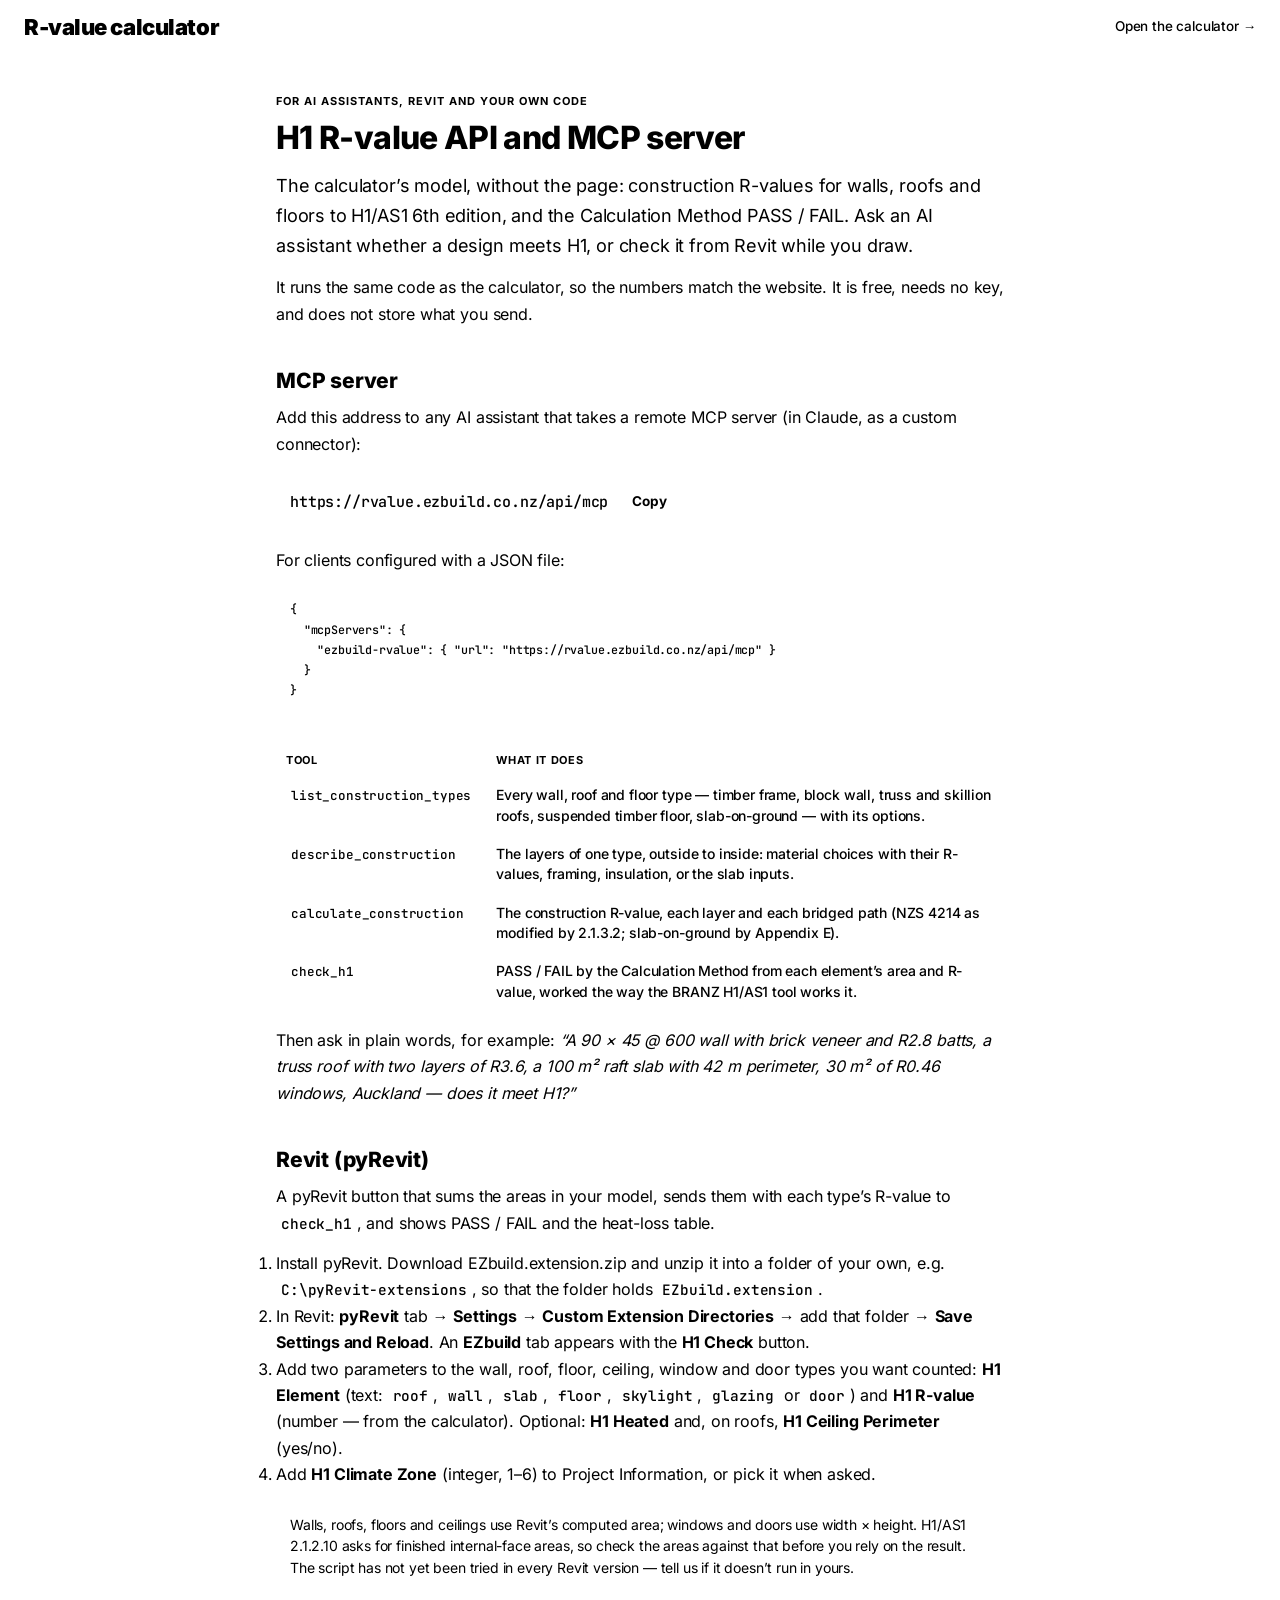
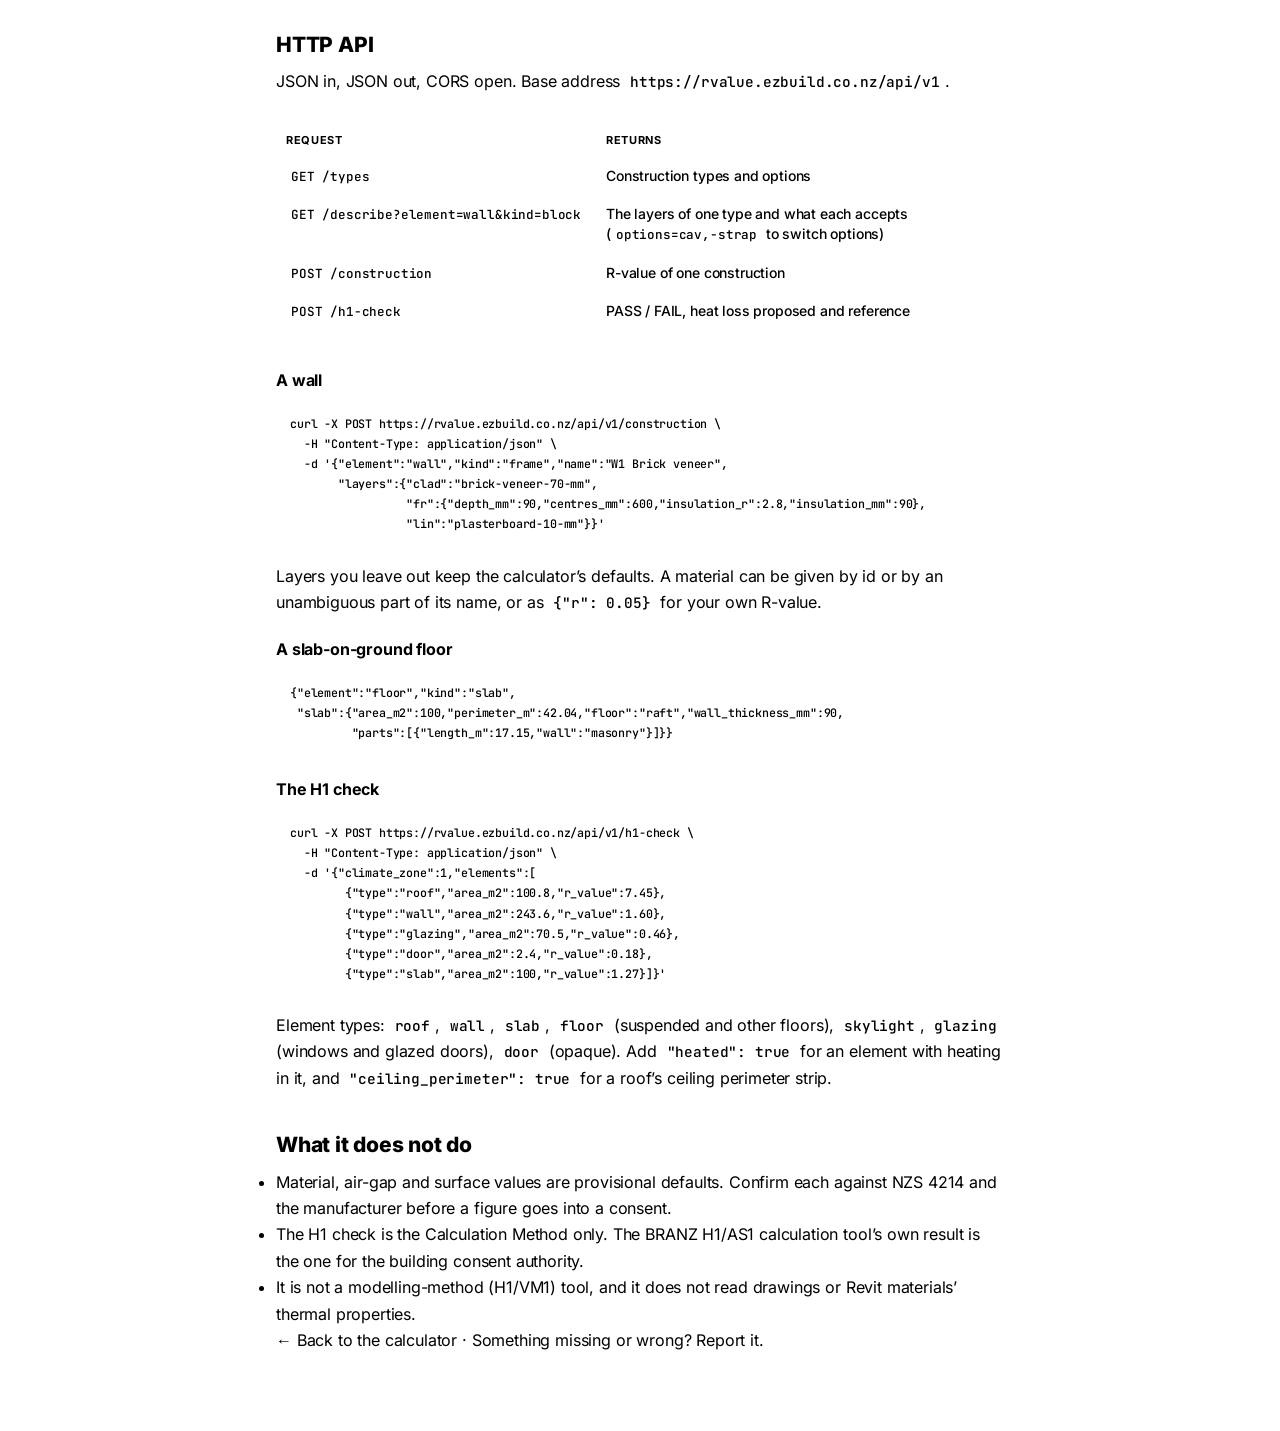
==== commit 8fd8c98a: "v1.3: insulation brands, floor products per the Pink Batts guide, sources on the PDF, slab default m" ====
--- a/api.html
+++ b/api.html
@@ -69,7 +69,8 @@
 <h2>Revit (pyRevit)</h2>
 <p>A pyRevit button that sums the areas in your model, sends them with each type’s R-value to <code>check_h1</code>, and shows PASS / FAIL and the heat-loss table.</p>
 <ol>
-<li>Install <a href="https://github.com/pyrevitlabs/pyRevit" rel="noopener">pyRevit</a>, then put <a href="revit/H1Check.pushbutton/script.py" download>script.py</a> in a pushbutton folder, e.g. <code>EZbuild.extension/EZbuild.tab/H1.panel/H1Check.pushbutton/</code>, and add the extension folder in pyRevit’s settings.</li>
+<li>Install <a href="https://github.com/pyrevitlabs/pyRevit" rel="noopener">pyRevit</a>. Download <a href="revit/EZbuild.extension.zip" download>EZbuild.extension.zip</a> and unzip it into a folder of your own, e.g. <code>C:\pyRevit-extensions</code>, so that the folder holds <code>EZbuild.extension</code>.</li>
+<li>In Revit: <b>pyRevit</b> tab → <b>Settings</b> → <b>Custom Extension Directories</b> → add that folder → <b>Save Settings and Reload</b>. An <b>EZbuild</b> tab appears with the <b>H1 Check</b> button.</li>
 <li>Add two parameters to the wall, roof, floor, ceiling, window and door types you want counted: <b>H1 Element</b> (text: <code>roof</code>, <code>wall</code>, <code>slab</code>, <code>floor</code>, <code>skylight</code>, <code>glazing</code> or <code>door</code>) and <b>H1 R-value</b> (number — from the calculator). Optional: <b>H1 Heated</b> and, on roofs, <b>H1 Ceiling Perimeter</b> (yes/no).</li>
 <li>Add <b>H1 Climate Zone</b> (integer, 1–6) to Project Information, or pick it when asked.</li>
 </ol>
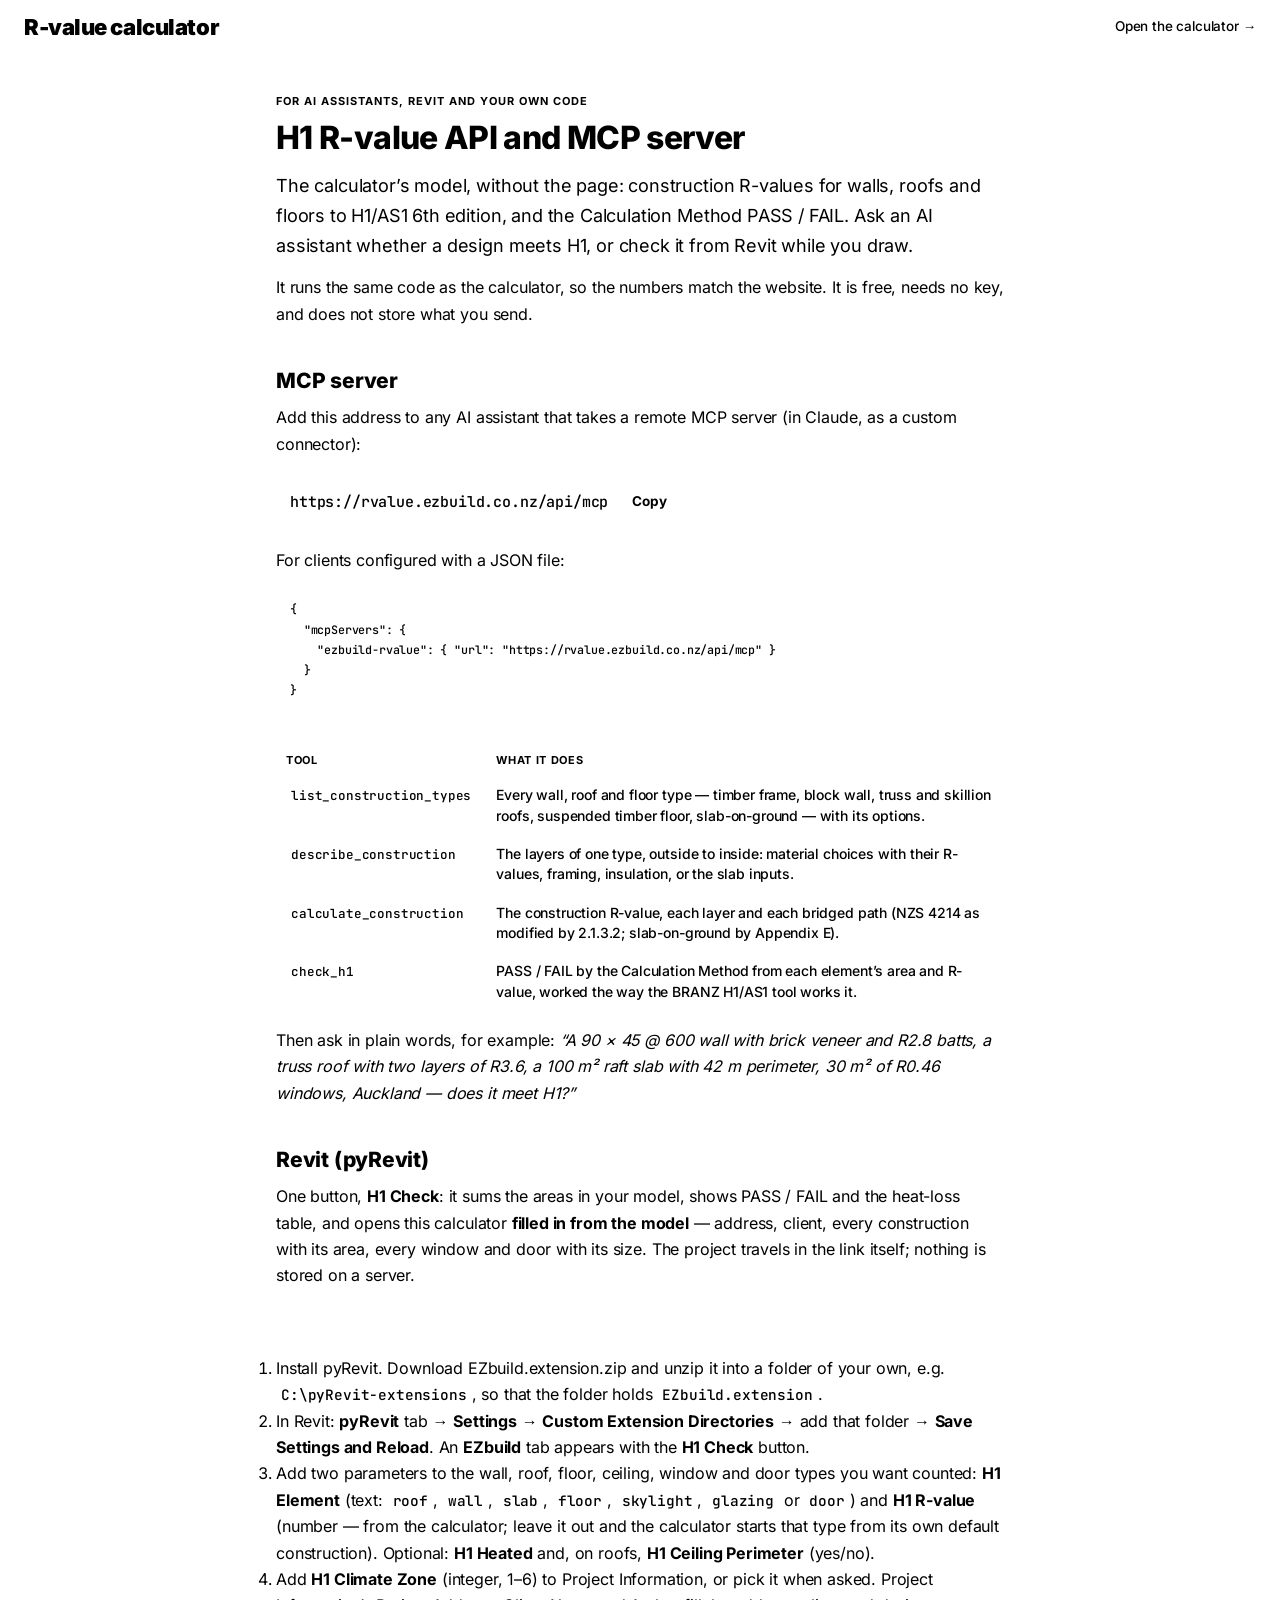
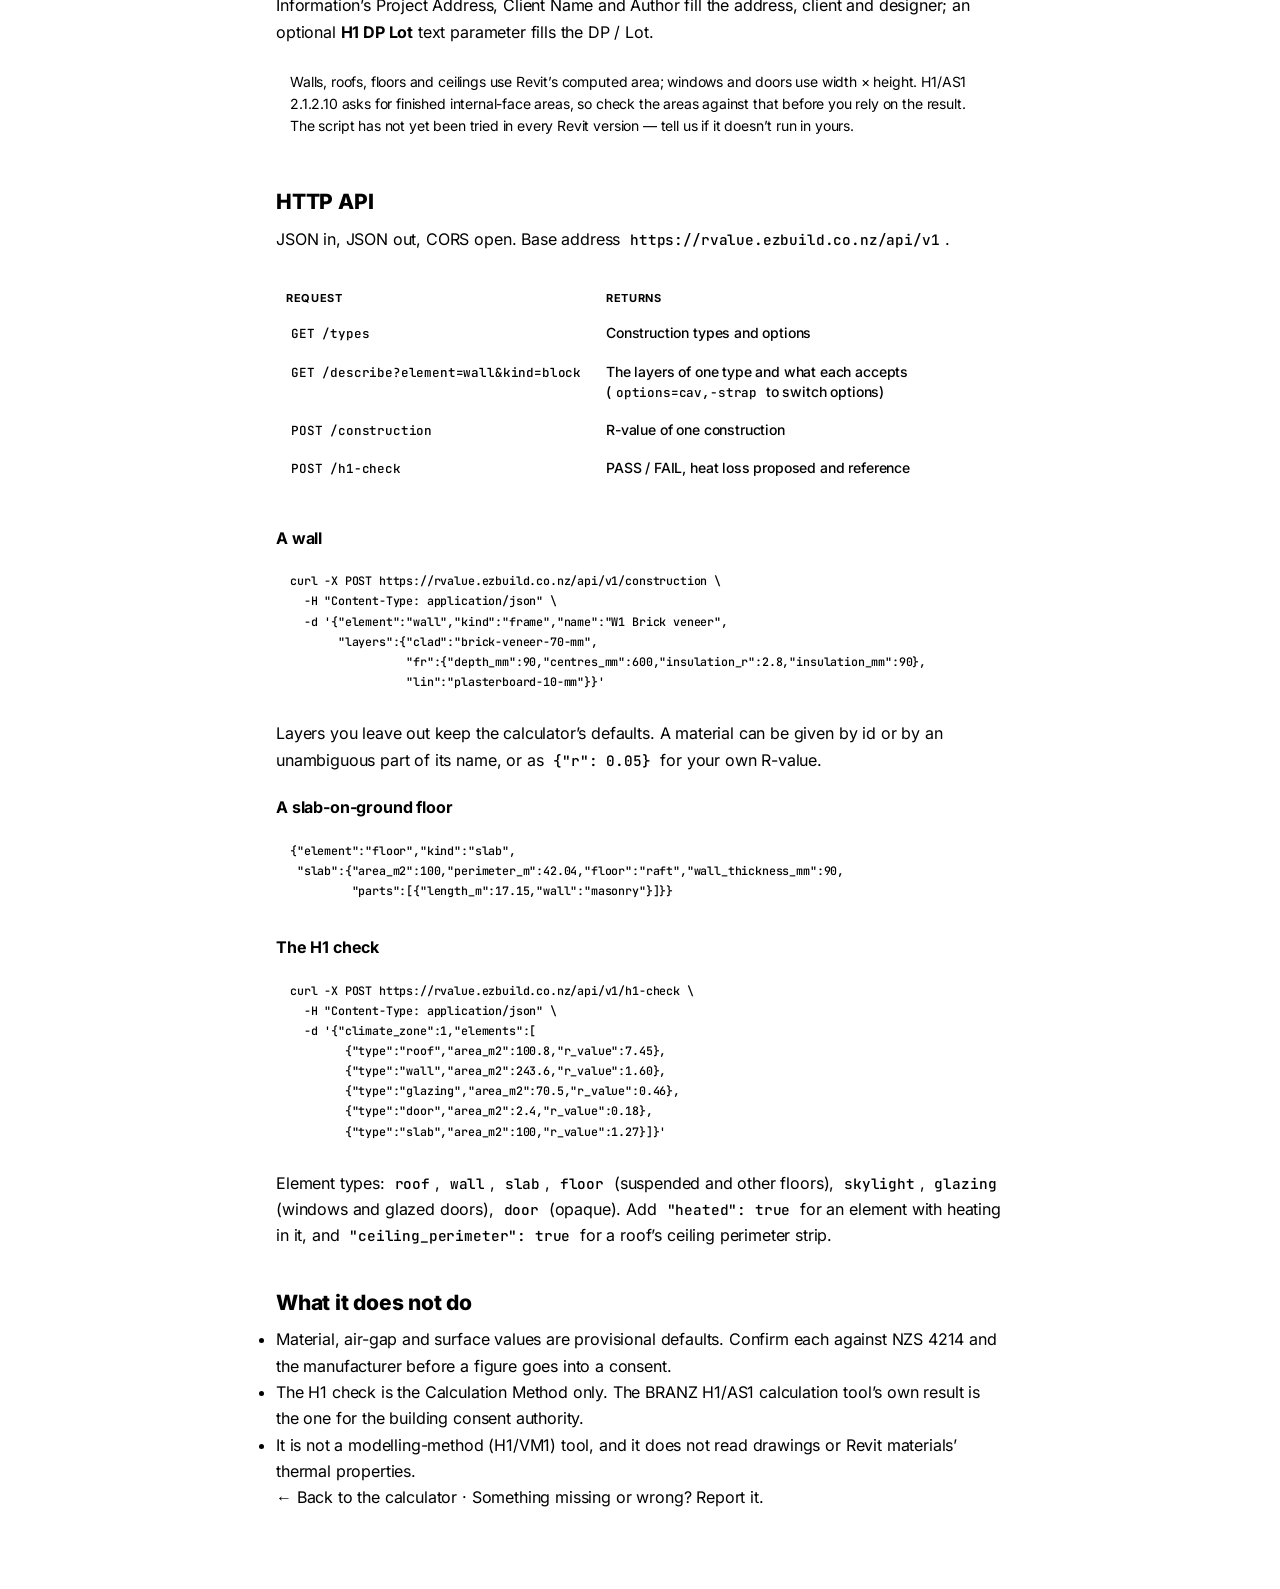
==== commit 51040756: "v1.3: fill from a PDF drawing set; Revit H1 Check opens the calculator filled in - Fill from drawing" ====
--- a/api.html
+++ b/api.html
@@ -66,13 +66,14 @@
 </tbody></table></div>
 <p>Then ask in plain words, for example: <i>“A 90 × 45 @ 600 wall with brick veneer and R2.8 batts, a truss roof with two layers of R3.6, a 100 m² raft slab with 42 m perimeter, 30 m² of R0.46 windows, Auckland — does it meet H1?”</i></p>
 
-<h2>Revit (pyRevit)</h2>
-<p>A pyRevit button that sums the areas in your model, sends them with each type’s R-value to <code>check_h1</code>, and shows PASS / FAIL and the heat-loss table.</p>
+<h2 id="revit">Revit (pyRevit)</h2>
+<p>One button, <b>H1 Check</b>: it sums the areas in your model, shows PASS / FAIL and the heat-loss table, and opens this calculator <b>filled in from the model</b> — address, client, every construction with its area, every window and door with its size. The project travels in the link itself; nothing is stored on a server.</p>
+<p><a class="btn p" href="revit/EZbuild.extension.zip" download>Download EZbuild.extension.zip</a></p>
 <ol>
 <li>Install <a href="https://github.com/pyrevitlabs/pyRevit" rel="noopener">pyRevit</a>. Download <a href="revit/EZbuild.extension.zip" download>EZbuild.extension.zip</a> and unzip it into a folder of your own, e.g. <code>C:\pyRevit-extensions</code>, so that the folder holds <code>EZbuild.extension</code>.</li>
 <li>In Revit: <b>pyRevit</b> tab → <b>Settings</b> → <b>Custom Extension Directories</b> → add that folder → <b>Save Settings and Reload</b>. An <b>EZbuild</b> tab appears with the <b>H1 Check</b> button.</li>
-<li>Add two parameters to the wall, roof, floor, ceiling, window and door types you want counted: <b>H1 Element</b> (text: <code>roof</code>, <code>wall</code>, <code>slab</code>, <code>floor</code>, <code>skylight</code>, <code>glazing</code> or <code>door</code>) and <b>H1 R-value</b> (number — from the calculator). Optional: <b>H1 Heated</b> and, on roofs, <b>H1 Ceiling Perimeter</b> (yes/no).</li>
-<li>Add <b>H1 Climate Zone</b> (integer, 1–6) to Project Information, or pick it when asked.</li>
+<li>Add two parameters to the wall, roof, floor, ceiling, window and door types you want counted: <b>H1 Element</b> (text: <code>roof</code>, <code>wall</code>, <code>slab</code>, <code>floor</code>, <code>skylight</code>, <code>glazing</code> or <code>door</code>) and <b>H1 R-value</b> (number — from the calculator; leave it out and the calculator starts that type from its own default construction). Optional: <b>H1 Heated</b> and, on roofs, <b>H1 Ceiling Perimeter</b> (yes/no).</li>
+<li>Add <b>H1 Climate Zone</b> (integer, 1–6) to Project Information, or pick it when asked. Project Information’s Project Address, Client Name and Author fill the address, client and designer; an optional <b>H1 DP Lot</b> text parameter fills the DP / Lot.</li>
 </ol>
 <div class="note">Walls, roofs, floors and ceilings use Revit’s computed area; windows and doors use width × height. H1/AS1 2.1.2.10 asks for finished internal-face areas, so check the areas against that before you rely on the result. The script has not yet been tried in every Revit version — tell us if it doesn’t run in yours.</div>
 
